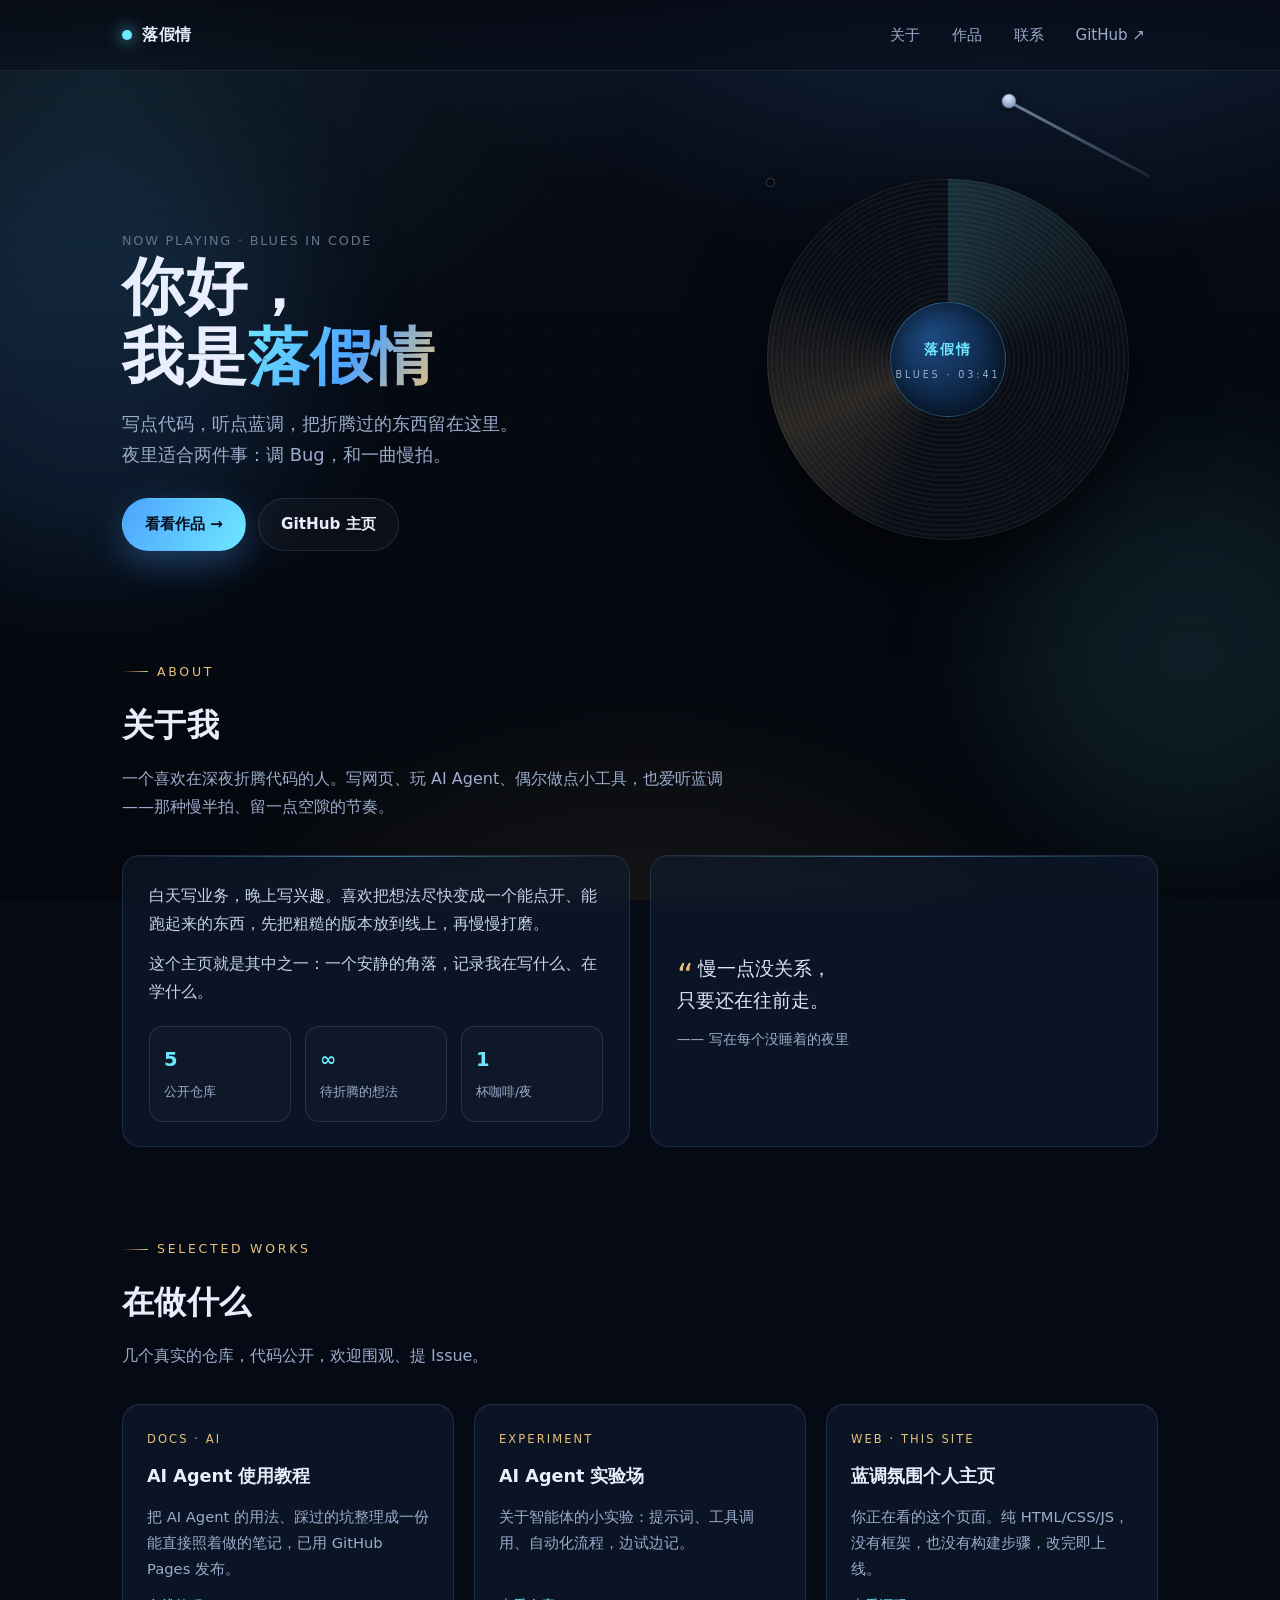
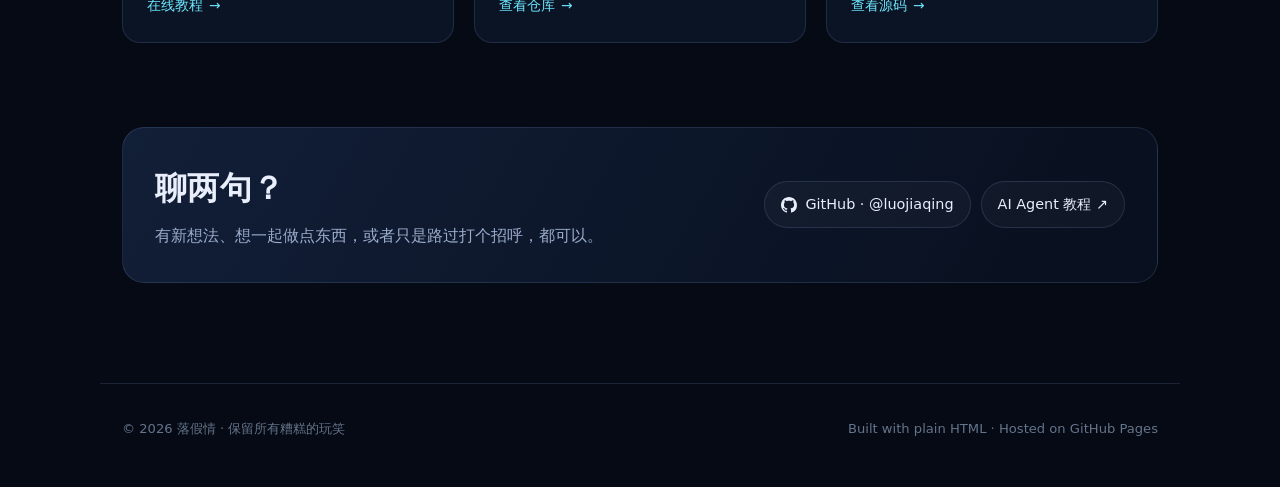
==== index.html @ 6736077d "添加个人主页 index.html（蓝调氛围）" ====
<!DOCTYPE html>
<html lang="zh-CN">
<head>
<meta charset="utf-8">
<meta name="viewport" content="width=device-width, initial-scale=1">
<meta name="theme-color" content="#060a14">
<meta name="description" content="落假情的个人网站 —— 一个蓝调氛围的个人主页，写着代码、音乐和折腾过的东西。">
<meta property="og:title" content="落假情 · 蓝调氛围个人主页">
<meta property="og:description" content="写点代码，听点蓝调，做点有趣的事。">
<meta property="og:type" content="website">
<title>落假情 · 蓝调氛围个人主页</title>
<link rel="icon" href="data:image/svg+xml,<svg xmlns='http://www.w3.org/2000/svg' viewBox='0 0 100 100'><text y='.9em' font-size='90'>🎷</text></svg>">
<style>
  :root{
    --bg:#060a14;
    --bg-soft:#0b1220;
    --ink:#e9eefc;
    --muted:#9baccc;
    --blue:#4da3ff;
    --cyan:#6ee7ff;
    --gold:#e8c07d;
    --line:rgba(140,175,230,.16);
    --card:rgba(18,30,52,.55);
    --radius:18px;
    --max:1080px;
  }
  *{box-sizing:border-box}
  html{scroll-behavior:smooth}
  body{
    margin:0;
    font-family:"HarmonyOS Sans SC","PingFang SC","Microsoft YaHei",system-ui,-apple-system,"Segoe UI",sans-serif;
    background:var(--bg);
    color:var(--ink);
    line-height:1.75;
    -webkit-font-smoothing:antialiased;
    overflow-x:hidden;
  }
  /* ---------- 背景：蓝调舞台灯 ---------- */
  .stage{position:fixed;inset:0;z-index:-2;overflow:hidden;background:
    radial-gradient(1100px 620px at 78% -12%,rgba(77,163,255,.20),transparent 62%),
    radial-gradient(900px 560px at 8% 8%,rgba(110,231,255,.10),transparent 60%),
    radial-gradient(760px 520px at 50% 112%,rgba(232,192,125,.10),transparent 62%),
    linear-gradient(180deg,#060a14 0%,#050911 55%,#04070d 100%);}
  .stage::after{content:"";position:absolute;inset:0;opacity:.35;
    background-image:radial-gradient(rgba(255,255,255,.08) 1px,transparent 1px);
    background-size:44px 44px;mask-image:radial-gradient(70% 60% at 50% 30%,#000 20%,transparent 78%);}
  .glow{position:fixed;z-index:-1;border-radius:50%;filter:blur(70px);opacity:.5;pointer-events:none}
  .glow.a{width:420px;height:420px;left:-120px;top:16%;background:rgba(77,163,255,.28);animation:drift 19s ease-in-out infinite}
  .glow.b{width:380px;height:380px;right:-100px;top:52%;background:rgba(110,231,255,.18);animation:drift 23s ease-in-out infinite reverse}
  @keyframes drift{0%,100%{transform:translate3d(0,0,0)}50%{transform:translate3d(26px,-34px,0)}}

  /* ---------- 导航 ---------- */
  header{position:sticky;top:0;z-index:50;backdrop-filter:blur(14px);
    background:linear-gradient(180deg,rgba(6,10,20,.85),rgba(6,10,20,.45));
    border-bottom:1px solid var(--line);}
  .nav{max-width:var(--max);margin:0 auto;padding:14px 22px;display:flex;align-items:center;gap:18px}
  .brand{display:flex;align-items:center;gap:10px;font-weight:700;letter-spacing:.04em;color:var(--ink);text-decoration:none}
  .brand .dot{width:10px;height:10px;border-radius:50%;background:var(--cyan);box-shadow:0 0 16px var(--cyan);animation:pulse 2.6s ease-in-out infinite}
  @keyframes pulse{0%,100%{opacity:1;transform:scale(1)}50%{opacity:.45;transform:scale(.82)}}
  .nav .links{margin-left:auto;display:flex;gap:6px}
  .nav a.item{color:var(--muted);text-decoration:none;font-size:.94rem;padding:8px 13px;border-radius:999px;transition:.25s}
  .nav a.item:hover{color:var(--ink);background:rgba(77,163,255,.13)}

  /* ---------- 通用 ---------- */
  main{max-width:var(--max);margin:0 auto;padding:0 22px 90px}
  section{padding:74px 0 10px;scroll-margin-top:78px}
  .eyebrow{display:inline-flex;align-items:center;gap:9px;font-size:.78rem;letter-spacing:.22em;
    text-transform:uppercase;color:var(--gold);margin:0 0 14px}
  .eyebrow::before{content:"";width:26px;height:1px;background:linear-gradient(90deg,transparent,var(--gold))}
  h2{font-size:clamp(1.45rem,3vw,2rem);margin:0 0 12px;letter-spacing:.01em}
  .lead{color:var(--muted);max-width:60ch;margin:0 0 34px}

  /* ---------- Hero ---------- */
  .hero{display:grid;grid-template-columns:1.15fr .85fr;gap:46px;align-items:center;padding:78px 0 24px}
  .hero h1{font-size:clamp(2.35rem,6vw,3.9rem);line-height:1.12;margin:0 0 16px;letter-spacing:.01em}
  .hero h1 .accent{background:linear-gradient(120deg,var(--cyan),var(--blue) 55%,var(--gold));
    -webkit-background-clip:text;background-clip:text;color:transparent}
  .hero p.tag{color:var(--muted);font-size:clamp(1rem,1.5vw,1.12rem);margin:0 0 28px;max-width:46ch}
  .cta{display:flex;flex-wrap:wrap;gap:12px}
  .btn{display:inline-flex;align-items:center;gap:9px;padding:12px 22px;border-radius:999px;
    text-decoration:none;font-size:.95rem;font-weight:600;border:1px solid transparent;transition:.25s}
  .btn.primary{background:linear-gradient(120deg,var(--blue),var(--cyan));color:#04101f;
    box-shadow:0 12px 34px rgba(77,163,255,.32)}
  .btn.primary:hover{transform:translateY(-2px);box-shadow:0 18px 40px rgba(77,163,255,.42)}
  .btn.ghost{border-color:var(--line);color:var(--ink);background:rgba(255,255,255,.03)}
  .btn.ghost:hover{border-color:rgba(110,231,255,.5);color:var(--cyan)}

  /* 黑胶唱片 */
  .vinyl-wrap{position:relative;display:grid;place-items:center;aspect-ratio:1;max-width:420px;margin-left:auto;width:100%}
  .vinyl{position:relative;width:86%;aspect-ratio:1;border-radius:50%;
    background:repeating-radial-gradient(circle at 50% 50%,#12161f 0 2px,#0a0d14 2px 5px);
    box-shadow:0 30px 80px rgba(0,0,0,.6),inset 0 0 0 1px rgba(255,255,255,.06);
    animation:spin 16s linear infinite}
  .vinyl::before{content:"";position:absolute;inset:0;border-radius:50%;
    background:conic-gradient(from 0deg,rgba(110,231,255,.16),transparent 22%,transparent 55%,rgba(232,192,125,.14),transparent 82%);}
  .label{position:absolute;inset:34%;border-radius:50%;display:grid;place-items:center;text-align:center;
    background:radial-gradient(circle at 35% 30%,#1d4a80,#0d2544 62%,#071624);
    border:1px solid rgba(110,231,255,.22);box-shadow:inset 0 0 24px rgba(0,0,0,.55)}
  .label b{font-size:.86rem;letter-spacing:.16em;color:var(--cyan)}
  .label small{display:block;font-size:.6rem;letter-spacing:.3em;color:var(--muted);margin-top:4px}
  .hole{position:absolute;width:7px;height:7px;border-radius:50%;background:#05080f;box-shadow:0 0 0 1px rgba(255,255,255,.18)}
  .tonearm{position:absolute;right:2%;top:6%;width:38%;height:3px;border-radius:3px;
    background:linear-gradient(90deg,rgba(200,220,255,.55),rgba(200,220,255,.08));
    transform-origin:100% 50%;transform:rotate(28deg);filter:drop-shadow(0 2px 6px rgba(0,0,0,.6))}
  .tonearm::after{content:"";position:absolute;left:-7px;top:-6px;width:14px;height:14px;border-radius:50%;
    background:radial-gradient(circle at 35% 30%,#dfe9ff,#5d7aa8)}
  @keyframes spin{to{transform:rotate(360deg)}}

  /* 均衡器 */
  .eq{display:flex;align-items:flex-end;gap:4px;height:26px;margin-top:26px}
  .eq i{width:4px;border-radius:2px;background:linear-gradient(180deg,var(--cyan),rgba(77,163,255,.25));
    animation:bounce 1.15s ease-in-out infinite}
  @keyframes bounce{0%,100%{height:22%}50%{height:100%}}
  .hero-note{color:#64748b;font-size:.8rem;letter-spacing:.14em;margin-top:10px}

  /* ---------- 关于 ---------- */
  .about{display:grid;grid-template-columns:1fr 1fr;gap:20px}
  .panel{background:var(--card);border:1px solid var(--line);border-radius:var(--radius);padding:26px 26px 24px;
    backdrop-filter:blur(8px);position:relative;overflow:hidden}
  .panel::before{content:"";position:absolute;inset:0 auto auto 0;width:100%;height:1px;
    background:linear-gradient(90deg,transparent,rgba(110,231,255,.5),transparent)}
  .panel p{margin:0;color:#c6d3ea}
  .panel p + p{margin-top:12px}
  .stats{display:grid;grid-template-columns:repeat(3,1fr);gap:14px;margin-top:20px}
  .stat{border:1px solid var(--line);border-radius:14px;padding:16px 14px;background:rgba(255,255,255,.02)}
  .stat b{display:block;font-size:1.22rem;color:var(--cyan);letter-spacing:.02em}
  .stat span{font-size:.8rem;color:var(--muted)}
  .quote{display:flex;flex-direction:column;justify-content:center;gap:12px}
  .quote blockquote{margin:0;font-size:1.18rem;line-height:1.7;color:#dbe6fb}
  .quote blockquote::before{content:"“";color:var(--gold);font-size:2rem;line-height:0;vertical-align:-.35em;margin-right:4px}
  .quote cite{font-style:normal;color:var(--muted);font-size:.85rem}

  /* ---------- 作品 ---------- */
  .cards{display:grid;grid-template-columns:repeat(auto-fit,minmax(268px,1fr));gap:20px}
  .card{display:flex;flex-direction:column;gap:12px;text-decoration:none;color:inherit;
    background:var(--card);border:1px solid var(--line);border-radius:var(--radius);padding:24px;
    transition:transform .28s,border-color .28s,box-shadow .28s;position:relative;overflow:hidden}
  .card::after{content:"";position:absolute;inset:auto -30% -60% auto;width:180px;height:180px;border-radius:50%;
    background:radial-gradient(circle,rgba(77,163,255,.22),transparent 70%);opacity:0;transition:.35s}
  .card:hover{transform:translateY(-4px);border-color:rgba(110,231,255,.45);box-shadow:0 22px 50px rgba(4,12,26,.6)}
  .card:hover::after{opacity:1}
  .card .tag{font-size:.72rem;letter-spacing:.18em;color:var(--gold);text-transform:uppercase}
  .card h3{margin:0;font-size:1.1rem}
  .card p{margin:0;color:var(--muted);font-size:.92rem}
  .card .more{margin-top:auto;color:var(--cyan);font-size:.86rem;display:inline-flex;gap:6px;align-items:center}
  .card .more span{transition:transform .25s}
  .card:hover .more span{transform:translateX(4px)}

  /* ---------- 联系 ---------- */
  .contact{display:flex;flex-wrap:wrap;gap:14px;align-items:center;justify-content:space-between;
    background:linear-gradient(120deg,rgba(23,40,70,.72),rgba(10,18,34,.72));
    border:1px solid var(--line);border-radius:22px;padding:32px}
  .contact h2{margin:0 0 6px}
  .contact p{margin:0;color:var(--muted)}
  .links{display:flex;gap:10px;flex-wrap:wrap}
  .chip{display:inline-flex;align-items:center;gap:8px;padding:10px 16px;border-radius:999px;
    border:1px solid var(--line);color:var(--ink);text-decoration:none;font-size:.9rem;transition:.25s;background:rgba(255,255,255,.03)}
  .chip:hover{border-color:rgba(110,231,255,.5);color:var(--cyan);transform:translateY(-2px)}
  .chip svg{width:16px;height:16px;fill:currentColor}

  footer{max-width:var(--max);margin:0 auto;padding:34px 22px 46px;border-top:1px solid var(--line);
    color:#64748b;font-size:.82rem;display:flex;flex-wrap:wrap;gap:10px;justify-content:space-between;align-items:center}

  /* ---------- 入场动画 ---------- */
  .reveal{opacity:0;transform:translateY(18px);transition:opacity .7s ease,transform .7s cubic-bezier(.22,.61,.36,1)}
  .reveal.in{opacity:1;transform:none}

  /* ---------- 响应式 ---------- */
  @media (max-width:860px){
    .hero{grid-template-columns:1fr;padding-top:52px;gap:30px}
    .vinyl-wrap{margin:0 auto;max-width:320px}
    .about{grid-template-columns:1fr}
    .nav .links a.item{padding:8px 9px;font-size:.86rem}
    .contact{padding:24px}
  }
  @media (max-width:480px){
    .stats{grid-template-columns:1fr}
    .nav .links .hide-sm{display:none}
  }
  @media (prefers-reduced-motion:reduce){
    *{animation:none!important;transition:none!important;scroll-behavior:auto}
    .reveal{opacity:1;transform:none}
  }
</style>
</head>
<body>
<div class="stage"></div>
<div class="glow a"></div>
<div class="glow b"></div>

<header>
  <nav class="nav">
    <a class="brand" href="#top"><span class="dot"></span>落假情</a>
    <div class="links">
      <a class="item" href="#about">关于</a>
      <a class="item" href="#works">作品</a>
      <a class="item" href="#contact">联系</a>
      <a class="item hide-sm" href="https://github.com/luojiaqing" target="_blank" rel="noopener">GitHub ↗</a>
    </div>
  </nav>
</header>

<main id="top">
  <!-- Hero -->
  <section class="hero" style="padding-bottom:10px">
    <div>
      <div class="eq" aria-hidden="true">
        <i style="animation-delay:0s"></i><i style="animation-delay:.12s"></i>
        <i style="animation-delay:.28s"></i><i style="animation-delay:.06s"></i>
        <i style="animation-delay:.36s"></i><i style="animation-delay:.2s"></i>
        <i style="animation-delay:.44s"></i><i style="animation-delay:.1s"></i>
      </div>
      <div class="hero-note">NOW PLAYING · BLUES IN CODE</div>
      <h1>你好，<br>我是<span class="accent">落假情</span></h1>
      <p class="tag">写点代码，听点蓝调，把折腾过的东西留在这里。<br>夜里适合两件事：调 Bug，和一曲慢拍。</p>
      <div class="cta">
        <a class="btn primary" href="#works">看看作品 →</a>
        <a class="btn ghost" href="https://github.com/luojiaqing" target="_blank" rel="noopener">GitHub 主页</a>
      </div>
    </div>
    <div class="vinyl-wrap" aria-hidden="true">
      <div class="vinyl">
        <div class="label"><div><b>落假情</b><small>BLUES · 03:41</small></div></div>
        <div class="hole"></div>
      </div>
      <div class="tonearm"></div>
    </div>
  </section>

  <!-- 关于 -->
  <section id="about">
    <p class="eyebrow reveal">About</p>
    <h2 class="reveal">关于我</h2>
    <p class="lead reveal">一个喜欢在深夜折腾代码的人。写网页、玩 AI Agent、偶尔做点小工具，也爱听蓝调——那种慢半拍、留一点空隙的节奏。</p>
    <div class="about">
      <div class="panel reveal">
        <p>白天写业务，晚上写兴趣。喜欢把想法尽快变成一个能点开、能跑起来的东西，先把粗糙的版本放到线上，再慢慢打磨。</p>
        <p>这个主页就是其中之一：一个安静的角落，记录我在写什么、在学什么。</p>
        <div class="stats">
          <div class="stat"><b>5</b><span>公开仓库</span></div>
          <div class="stat"><b>∞</b><span>待折腾的想法</span></div>
          <div class="stat"><b>1</b><span>杯咖啡/夜</span></div>
        </div>
      </div>
      <div class="panel quote reveal">
        <blockquote>慢一点没关系，<br>只要还在往前走。</blockquote>
        <cite>—— 写在每个没睡着的夜里</cite>
      </div>
    </div>
  </section>

  <!-- 作品 -->
  <section id="works">
    <p class="eyebrow reveal">Selected Works</p>
    <h2 class="reveal">在做什么</h2>
    <p class="lead reveal">几个真实的仓库，代码公开，欢迎围观、提 Issue。</p>
    <div class="cards">
      <a class="card reveal" href="https://github.com/luojiaqing/agent-" target="_blank" rel="noopener">
        <span class="tag">Docs · AI</span>
        <h3>AI Agent 使用教程</h3>
        <p>把 AI Agent 的用法、踩过的坑整理成一份能直接照着做的笔记，已用 GitHub Pages 发布。</p>
        <span class="more">在线教程 <span>→</span></span>
      </a>
      <a class="card reveal" href="https://github.com/luojiaqing/ai-agent" target="_blank" rel="noopener">
        <span class="tag">Experiment</span>
        <h3>AI Agent 实验场</h3>
        <p>关于智能体的小实验：提示词、工具调用、自动化流程，边试边记。</p>
        <span class="more">查看仓库 <span>→</span></span>
      </a>
      <a class="card reveal" href="https://github.com/luojiaqing/luojiaqing-personal-site" target="_blank" rel="noopener">
        <span class="tag">Web · This site</span>
        <h3>蓝调氛围个人主页</h3>
        <p>你正在看的这个页面。纯 HTML/CSS/JS，没有框架，也没有构建步骤，改完即上线。</p>
        <span class="more">查看源码 <span>→</span></span>
      </a>
    </div>
  </section>

  <!-- 联系 -->
  <section id="contact">
    <div class="contact reveal">
      <div>
        <h2>聊两句？</h2>
        <p>有新想法、想一起做点东西，或者只是路过打个招呼，都可以。</p>
      </div>
      <div class="links">
        <a class="chip" href="https://github.com/luojiaqing" target="_blank" rel="noopener">
          <svg viewBox="0 0 16 16" aria-hidden="true"><path d="M8 0C3.58 0 0 3.58 0 8c0 3.54 2.29 6.53 5.47 7.59.4.07.55-.17.55-.38 0-.19-.01-.82-.01-1.49-2.01.37-2.53-.49-2.69-.94-.09-.23-.48-.94-.82-1.13-.28-.15-.68-.52-.01-.53.63-.01 1.08.58 1.23.82.72 1.21 1.87.87 2.33.66.07-.52.28-.87.51-1.07-1.78-.2-3.64-.89-3.64-3.95 0-.87.31-1.59.82-2.15-.08-.2-.36-1.02.08-2.12 0 0 .67-.21 2.2.82.64-.18 1.32-.27 2-.27s1.36.09 2 .27c1.53-1.04 2.2-.82 2.2-.82.44 1.1.16 1.92.08 2.12.51.56.82 1.27.82 2.15 0 3.07-1.87 3.75-3.65 3.95.29.25.54.73.54 1.48 0 1.07-.01 1.93-.01 2.2 0 .21.15.46.55.38A8.01 8.01 0 0 0 16 8c0-4.42-3.58-8-8-8Z"/></svg>
          GitHub · @luojiaqing
        </a>
        <a class="chip" href="https://luojiaqing.github.io/agent-/" target="_blank" rel="noopener">AI Agent 教程 ↗</a>
      </div>
    </div>
  </section>
</main>

<footer>
  <span>© <span id="year">2026</span> 落假情 · 保留所有糟糕的玩笑</span>
  <span>Built with plain HTML · Hosted on GitHub Pages</span>
</footer>

<script>
  document.getElementById('year').textContent = new Date().getFullYear();
  const items = document.querySelectorAll('.reveal');
  if ('IntersectionObserver' in window) {
    const io = new IntersectionObserver((entries) => {
      entries.forEach((e) => {
        if (e.isIntersecting) { e.target.classList.add('in'); io.unobserve(e.target); }
      });
    }, { threshold: 0.16, rootMargin: '0px 0px -8% 0px' });
    items.forEach((el, i) => { el.style.transitionDelay = (i % 4) * 70 + 'ms'; io.observe(el); });
  } else {
    items.forEach((el) => el.classList.add('in'));
  }
</script>
</body>
</html>
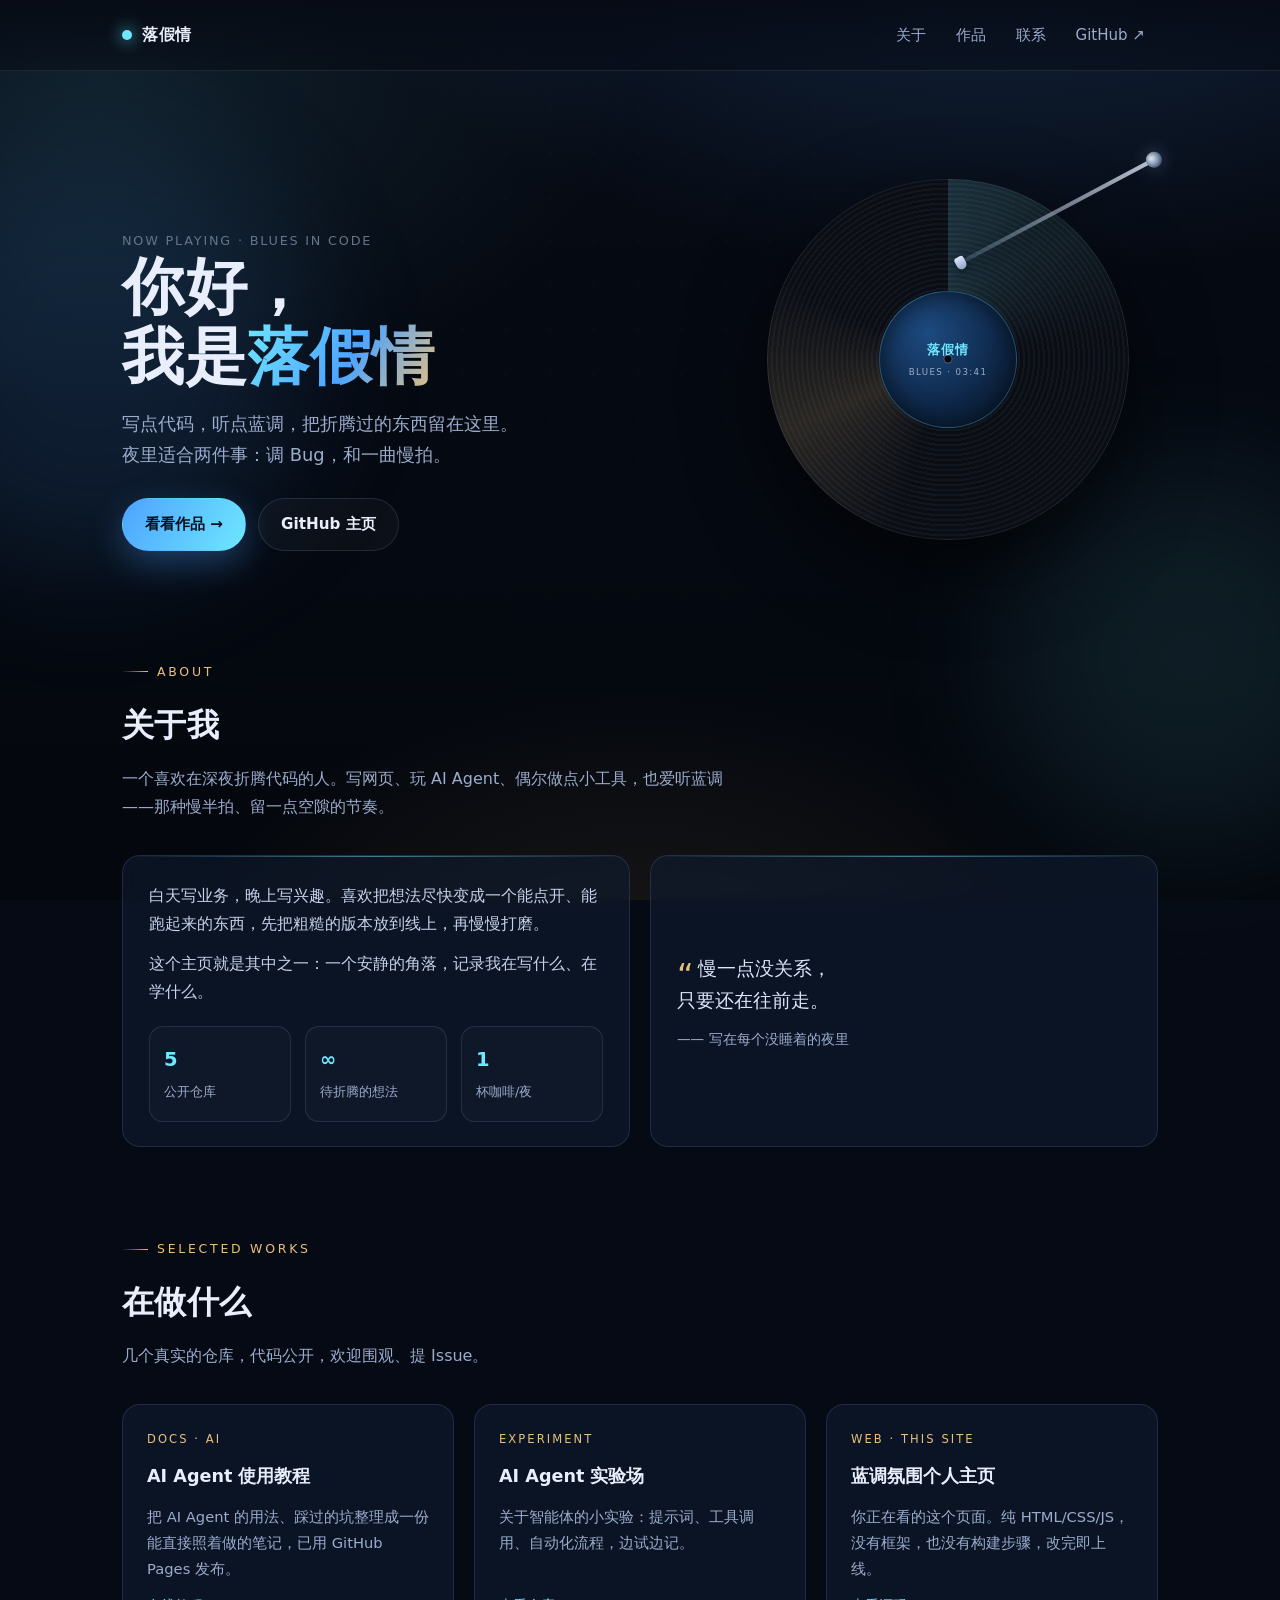
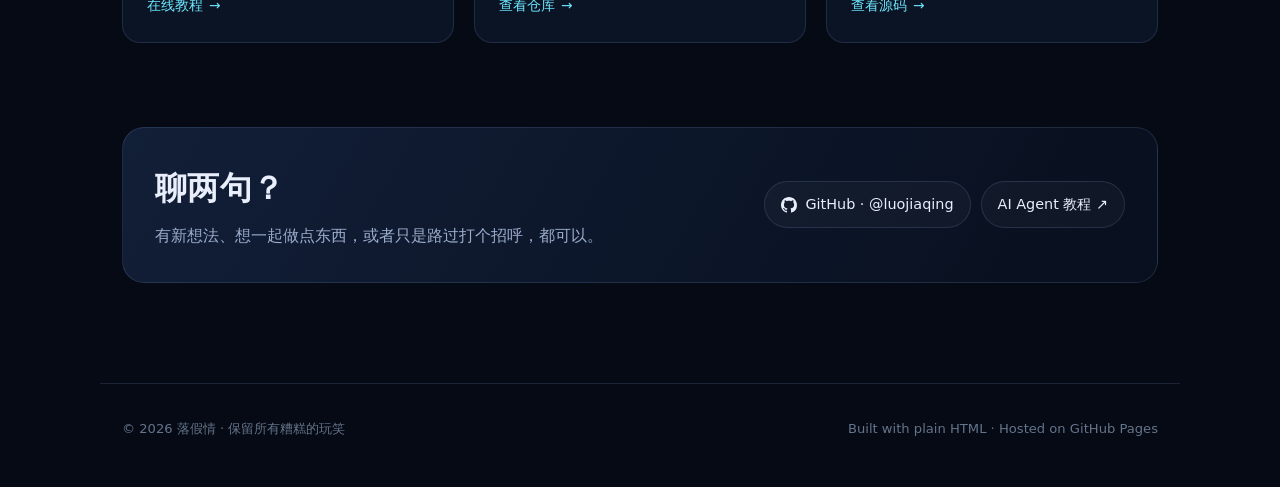
==== commit 9e09dd1e: "添加个人主页 index.html（蓝调氛围）" ====
--- a/index.html
+++ b/index.html
@@ -53,12 +53,12 @@
   header{position:sticky;top:0;z-index:50;backdrop-filter:blur(14px);
     background:linear-gradient(180deg,rgba(6,10,20,.85),rgba(6,10,20,.45));
     border-bottom:1px solid var(--line);}
-  .nav{max-width:var(--max);margin:0 auto;padding:14px 22px;display:flex;align-items:center;gap:18px}
+  .nav{max-width:var(--max);margin:0 auto;padding:14px 22px;display:flex;align-items:center;gap:14px;flex-wrap:wrap}
   .brand{display:flex;align-items:center;gap:10px;font-weight:700;letter-spacing:.04em;color:var(--ink);text-decoration:none}
   .brand .dot{width:10px;height:10px;border-radius:50%;background:var(--cyan);box-shadow:0 0 16px var(--cyan);animation:pulse 2.6s ease-in-out infinite}
   @keyframes pulse{0%,100%{opacity:1;transform:scale(1)}50%{opacity:.45;transform:scale(.82)}}
-  .nav .links{margin-left:auto;display:flex;gap:6px}
-  .nav a.item{color:var(--muted);text-decoration:none;font-size:.94rem;padding:8px 13px;border-radius:999px;transition:.25s}
+  .nav .links{margin-left:auto;display:flex;gap:4px;flex-wrap:wrap;justify-content:flex-end}
+  .nav a.item{color:var(--muted);text-decoration:none;font-size:.94rem;padding:8px 13px;border-radius:999px;transition:.25s;white-space:nowrap}
   .nav a.item:hover{color:var(--ink);background:rgba(77,163,255,.13)}
 
   /* ---------- 通用 ---------- */
@@ -93,17 +93,22 @@
     animation:spin 16s linear infinite}
   .vinyl::before{content:"";position:absolute;inset:0;border-radius:50%;
     background:conic-gradient(from 0deg,rgba(110,231,255,.16),transparent 22%,transparent 55%,rgba(232,192,125,.14),transparent 82%);}
-  .label{position:absolute;inset:34%;border-radius:50%;display:grid;place-items:center;text-align:center;
+  .label{position:absolute;inset:31%;border-radius:50%;display:grid;place-items:center;text-align:center;
     background:radial-gradient(circle at 35% 30%,#1d4a80,#0d2544 62%,#071624);
     border:1px solid rgba(110,231,255,.22);box-shadow:inset 0 0 24px rgba(0,0,0,.55)}
-  .label b{font-size:.86rem;letter-spacing:.16em;color:var(--cyan)}
-  .label small{display:block;font-size:.6rem;letter-spacing:.3em;color:var(--muted);margin-top:4px}
-  .hole{position:absolute;width:7px;height:7px;border-radius:50%;background:#05080f;box-shadow:0 0 0 1px rgba(255,255,255,.18)}
-  .tonearm{position:absolute;right:2%;top:6%;width:38%;height:3px;border-radius:3px;
-    background:linear-gradient(90deg,rgba(200,220,255,.55),rgba(200,220,255,.08));
-    transform-origin:100% 50%;transform:rotate(28deg);filter:drop-shadow(0 2px 6px rgba(0,0,0,.6))}
-  .tonearm::after{content:"";position:absolute;left:-7px;top:-6px;width:14px;height:14px;border-radius:50%;
-    background:radial-gradient(circle at 35% 30%,#dfe9ff,#5d7aa8)}
+  .label b{display:block;font-size:.8rem;letter-spacing:.1em;color:var(--cyan);white-space:nowrap}
+  .label small{display:block;font-size:.54rem;letter-spacing:.16em;color:var(--muted);margin-top:4px;white-space:nowrap}
+  .hole{position:absolute;left:50%;top:50%;transform:translate(-50%,-50%);width:7px;height:7px;border-radius:50%;
+    background:#05080f;box-shadow:0 0 0 1px rgba(255,255,255,.2)}
+  .tonearm{position:absolute;right:1%;top:2%;width:52%;height:4px;border-radius:4px;
+    background:linear-gradient(270deg,rgba(228,239,255,.8),rgba(170,200,245,.15));
+    transform-origin:100% 50%;transform:rotate(-28deg);
+    box-shadow:0 6px 16px rgba(0,0,0,.45);}
+  .tonearm::before{content:"";position:absolute;right:-9px;top:-6px;width:16px;height:16px;border-radius:50%;
+    background:radial-gradient(circle at 34% 30%,#eef4ff,#6b83a8 68%,#39485f);
+    box-shadow:0 0 18px rgba(170,205,255,.3),inset 0 0 6px rgba(0,0,0,.45)}
+  .tonearm::after{content:"";position:absolute;left:-5px;top:-4px;width:10px;height:13px;border-radius:3px 3px 5px 5px;
+    background:linear-gradient(180deg,#dbe7ff,#8ea4c4);box-shadow:0 2px 6px rgba(0,0,0,.5)}
   @keyframes spin{to{transform:rotate(360deg)}}
 
   /* 均衡器 */
@@ -172,10 +177,16 @@
     .about{grid-template-columns:1fr}
     .nav .links a.item{padding:8px 9px;font-size:.86rem}
     .contact{padding:24px}
+    section{padding:60px 0 6px}
+  }
+  @media (max-width:640px){
+    .nav .links .hide-sm{display:none}
+    .nav .links{gap:2px}
   }
   @media (max-width:480px){
     .stats{grid-template-columns:1fr}
-    .nav .links .hide-sm{display:none}
+    main{padding:0 18px 70px}
+    .contact{padding:22px 18px}
   }
   @media (prefers-reduced-motion:reduce){
     *{animation:none!important;transition:none!important;scroll-behavior:auto}
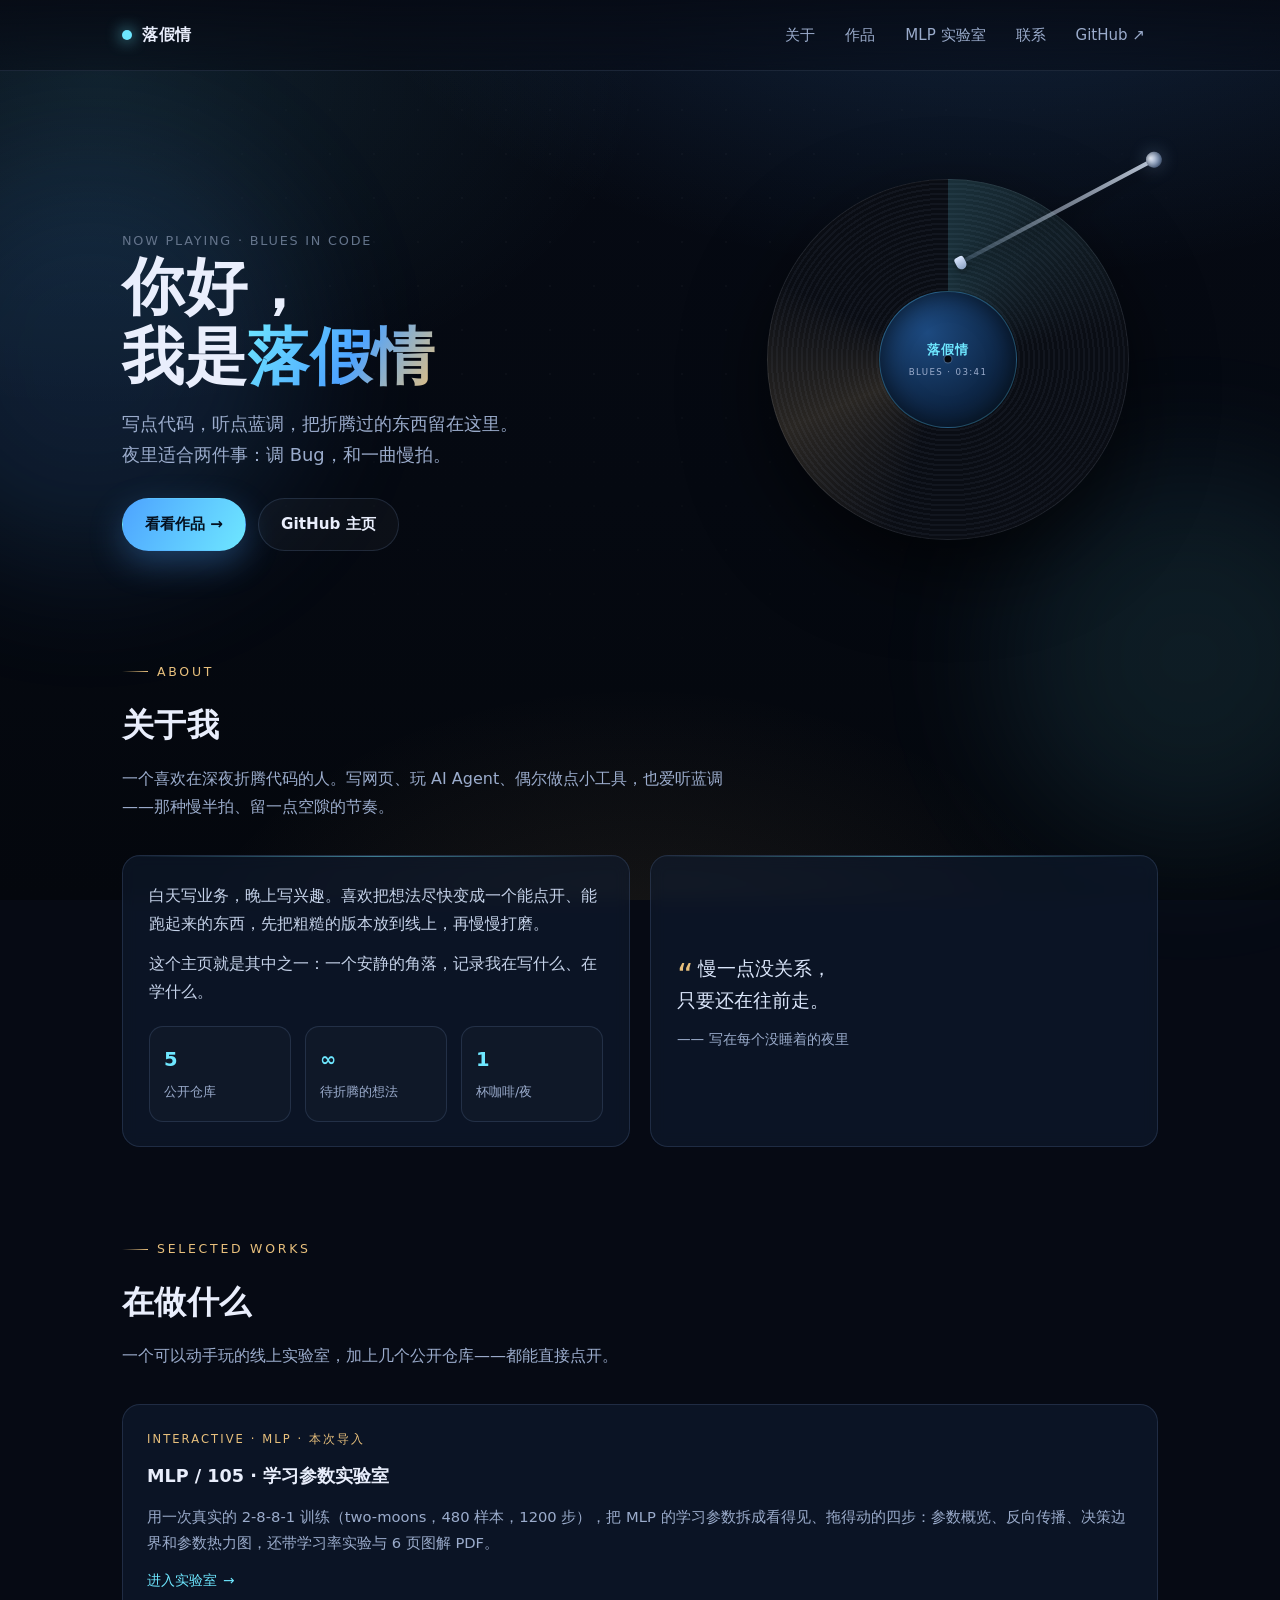
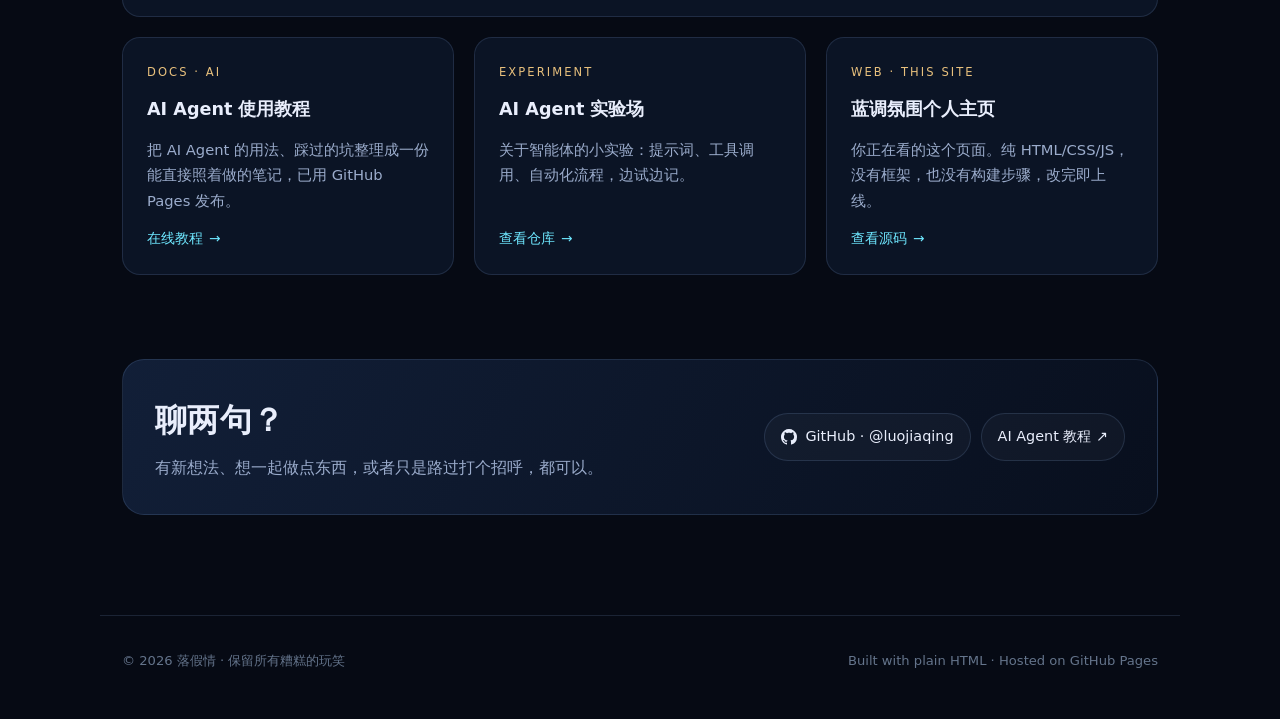
==== commit d2b5a64e: "整合：个人主页新增 MLP / 105 学习参数实验室子站" ====
--- a/index.html
+++ b/index.html
@@ -205,6 +205,7 @@
     <div class="links">
       <a class="item" href="#about">关于</a>
       <a class="item" href="#works">作品</a>
+      <a class="item" href="mlp/">MLP 实验室</a>
       <a class="item" href="#contact">联系</a>
       <a class="item hide-sm" href="https://github.com/luojiaqing" target="_blank" rel="noopener">GitHub ↗</a>
     </div>
@@ -264,8 +265,14 @@
   <section id="works">
     <p class="eyebrow reveal">Selected Works</p>
     <h2 class="reveal">在做什么</h2>
-    <p class="lead reveal">几个真实的仓库，代码公开，欢迎围观、提 Issue。</p>
+    <p class="lead reveal">一个可以动手玩的线上实验室，加上几个公开仓库——都能直接点开。</p>
     <div class="cards">
+      <a class="card reveal" href="mlp/" style="grid-column:1/-1">
+        <span class="tag">Interactive · MLP · 本次导入</span>
+        <h3>MLP / 105 · 学习参数实验室</h3>
+        <p>用一次真实的 2-8-8-1 训练（two-moons，480 样本，1200 步），把 MLP 的学习参数拆成看得见、拖得动的四步：参数概览、反向传播、决策边界和参数热力图，还带学习率实验与 6 页图解 PDF。</p>
+        <span class="more">进入实验室 <span>→</span></span>
+      </a>
       <a class="card reveal" href="https://github.com/luojiaqing/agent-" target="_blank" rel="noopener">
         <span class="tag">Docs · AI</span>
         <h3>AI Agent 使用教程</h3>
